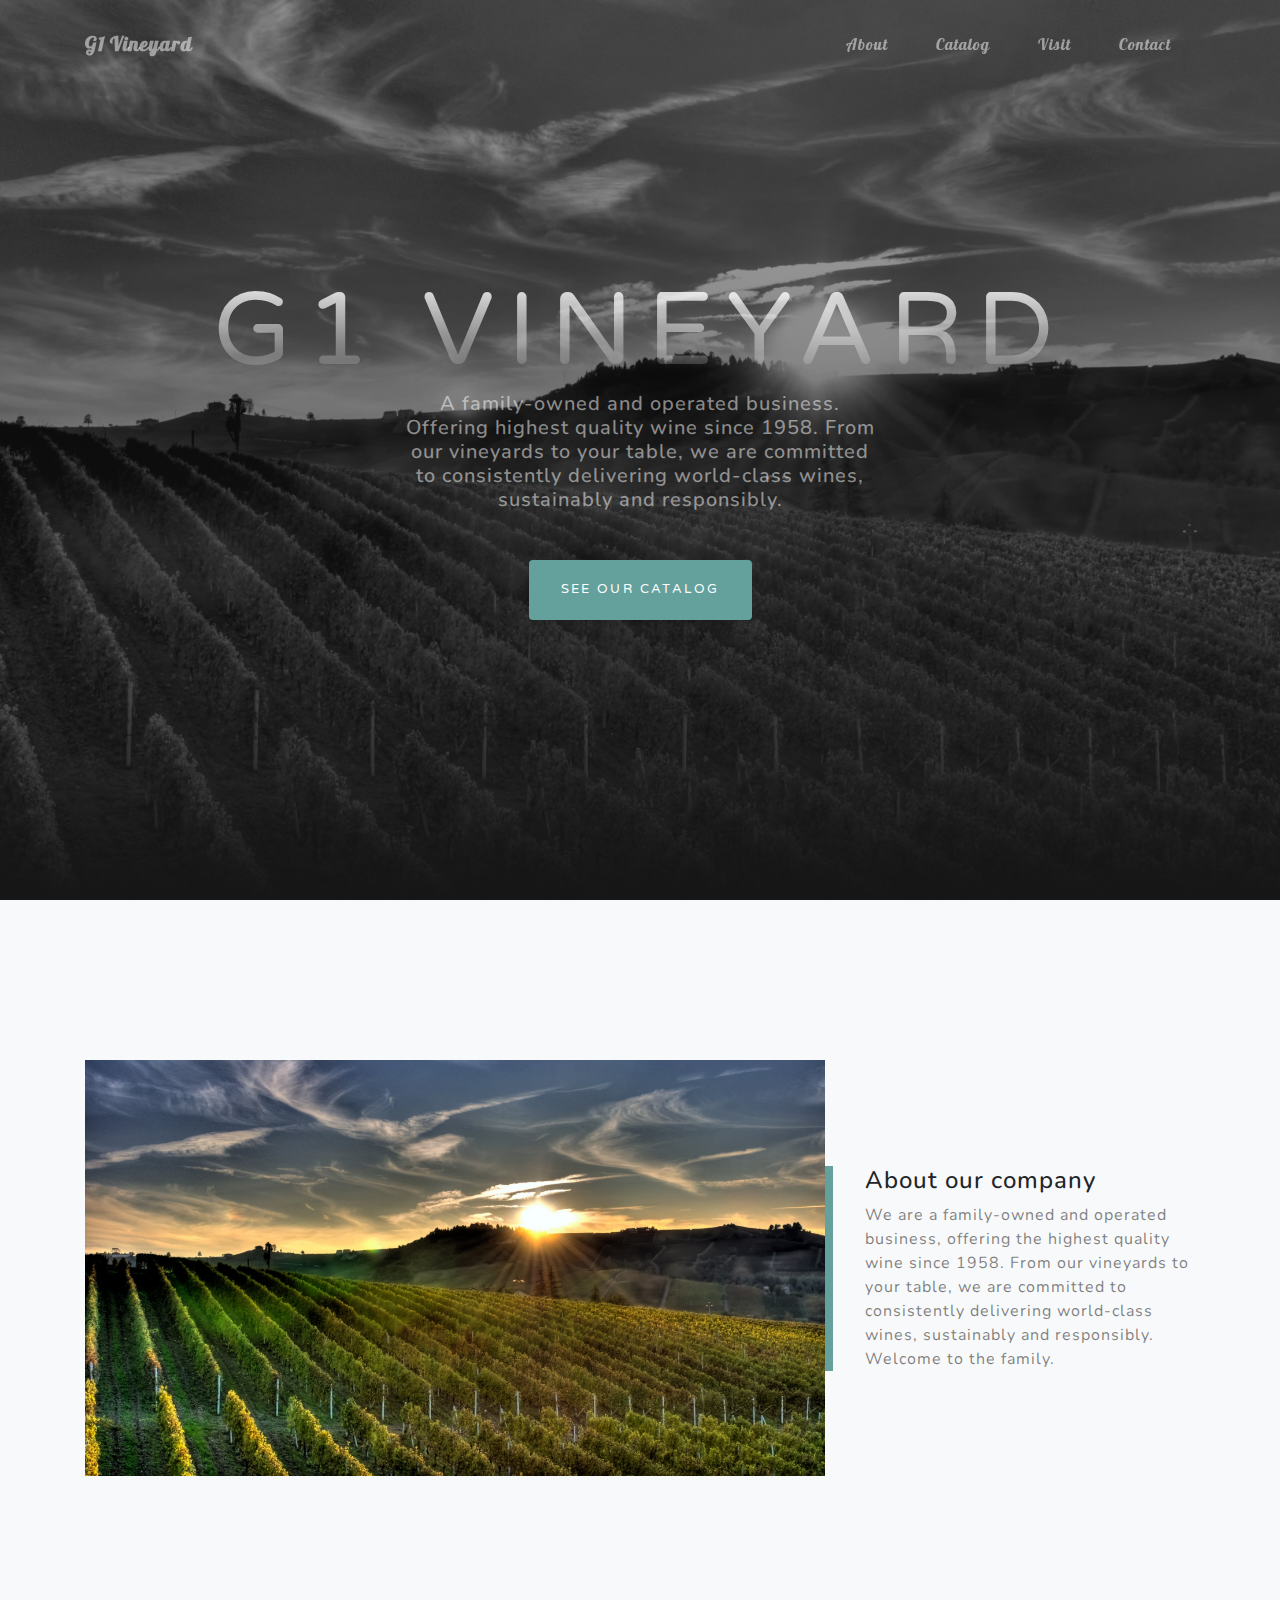
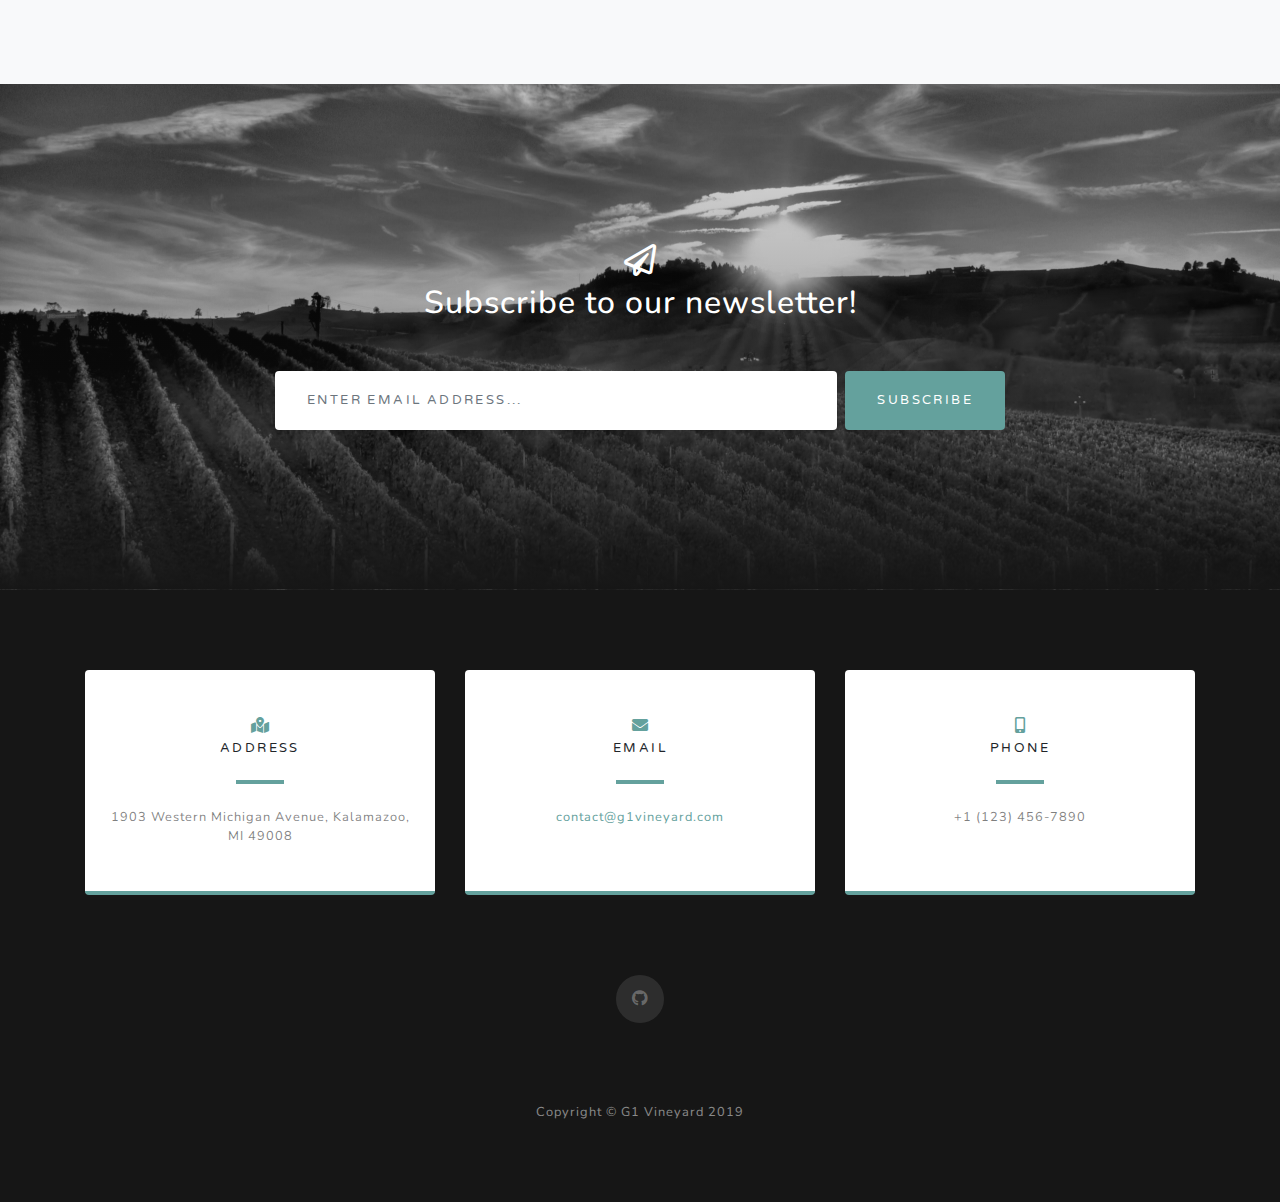
==== index.html @ 1f4e73ae "updated to the new index page" ====
<!DOCTYPE html>
<html lang="en">

<head>

  <meta charset="utf-8">
  <meta name="viewport" content="width=device-width, initial-scale=1, shrink-to-fit=no">
  <meta name="description" content="">
  <meta name="author" content="">

  <title>H1 Vineyard - Home</title>

  <!-- Bootstrap core CSS -->
  <link href="vendor/bootstrap/css/bootstrap.min.css" rel="stylesheet">

  <!-- Custom fonts for this template -->
  <link href="vendor/fontawesome-free/css/all.min.css" rel="stylesheet">
  <link href="https://fonts.googleapis.com/css?family=Varela+Round" rel="stylesheet">
  <link href="https://fonts.googleapis.com/css?family=Nunito:200,200i,300,300i,400,400i,600,600i,700,700i,800,800i,900,900i" rel="stylesheet">
  <link href="https://fonts.googleapis.com/css?family=Lobster&display=swap" rel="stylesheet">

  <!-- Custom styles for this template -->
  <link href="css/grayscale.min.css" rel="stylesheet">

  <style>
    nav a {
      font-family: Lobster;
    }
  </style>


</head>

<body id="page-top">

  <!-- Navigation -->
  <nav class="navbar navbar-expand-lg navbar-light fixed-top" id="mainNav">
    <div class="container">
      <a class="navbar-brand js-scroll-trigger" href="#page-top">G1 Vineyard</a>
      <button class="navbar-toggler navbar-toggler-right" type="button" data-toggle="collapse" data-target="#navbarResponsive" aria-controls="navbarResponsive" aria-expanded="false" aria-label="Toggle navigation">
        Menu
        <i class="fas fa-bars"></i>
      </button>
      <div class="collapse navbar-collapse" id="navbarResponsive">
        <ul class="navbar-nav ml-auto">
          <li class="nav-item">
            <a class="nav-link js-scroll-trigger" href="#about">About</a>
          </li>
          <li class="nav-item">
            <a class="nav-link js-scroll-trigger" href="#catalog">Catalog</a>
          </li>
          <li class="nav-item">
            <a class="nav-link js-scroll-trigger" href="#visit">Visit</a>
          </li>
          <li class="nav-item">
            <a class="nav-link js-scroll-trigger" href="#contact">Contact</a>
          </li>
        </ul>
      </div>
    </div>
  </nav>

  <!-- Header -->
  <header class="masthead">
    <div class="container d-flex h-100 align-items-center">
      <div class="mx-auto text-center">
        <h1 class="mx-auto my-0 text-uppercase">G1 Vineyard</h1>
        <h2 class="text-white-50 mx-auto mt-2 mb-5">A family-owned and operated business. Offering highest quality wine since 1958. From our vineyards to your table, we are committed to consistently delivering world-class wines, sustainably and responsibly.
        </h2>
        <a href="catalog.html" class="btn btn-primary js-scroll-trigger">see our catalog</a>
      </div>
    </div>
  </header>

  <!-- Projects Section -->
  <section id="projects" class="projects-section bg-light">
    <div class="container">

      <!-- Featured Project Row -->
      <div class="row align-items-center no-gutters mb-4 mb-lg-5">
        <div class="col-xl-8 col-lg-7">
          <img class="img-fluid mb-3 mb-lg-0" src="img/bg-masthead-col.jpg" alt="">
        </div>
        <div class="col-xl-4 col-lg-5">
          <div class="featured-text text-center text-lg-left">
            <h4>About our company</h4>
            <p class="text-black-50 mb-0">We are a family-owned and operated business, offering the highest quality wine since 1958. From our vineyards to your table, we are committed to consistently delivering world-class wines, sustainably and responsibly. Welcome to the family.</p>
          </div>
        </div>
      </div>

    </div>
  </section>

  <!-- Signup Section -->
  <section id="signup" class="signup-section">
    <div class="container">
      <div class="row">
        <div class="col-md-10 col-lg-8 mx-auto text-center">

          <i class="far fa-paper-plane fa-2x mb-2 text-white"></i>
          <h2 class="text-white mb-5">Subscribe to our newsletter!</h2>

          <form class="form-inline d-flex">
            <input type="email" class="form-control flex-fill mr-0 mr-sm-2 mb-3 mb-sm-0" id="inputEmail" placeholder="Enter email address...">
            <button type="submit" class="btn btn-primary mx-auto">Subscribe</button>
          </form>

        </div>
      </div>
    </div>
  </section>

  <!-- Contact Section -->
  <section class="contact-section bg-black">
    <div class="container">

      <div class="row">

        <div class="col-md-4 mb-3 mb-md-0">
          <div class="card py-4 h-100">
            <div class="card-body text-center">
              <i class="fas fa-map-marked-alt text-primary mb-2"></i>
              <h4 class="text-uppercase m-0">Address</h4>
              <hr class="my-4">
              <div class="small text-black-50">1903 Western Michigan Avenue, Kalamazoo, MI 49008</div>
            </div>
          </div>
        </div>

        <div class="col-md-4 mb-3 mb-md-0">
          <div class="card py-4 h-100">
            <div class="card-body text-center">
              <i class="fas fa-envelope text-primary mb-2"></i>
              <h4 class="text-uppercase m-0">Email</h4>
              <hr class="my-4">
              <div class="small text-black-50">
                <a href="#">contact@g1vineyard.com</a>
              </div>
            </div>
          </div>
        </div>

        <div class="col-md-4 mb-3 mb-md-0">
          <div class="card py-4 h-100">
            <div class="card-body text-center">
              <i class="fas fa-mobile-alt text-primary mb-2"></i>
              <h4 class="text-uppercase m-0">Phone</h4>
              <hr class="my-4">
              <div class="small text-black-50">+1 (123) 456-7890</div>
            </div>
          </div>
        </div>
      </div>

      <div class="social d-flex justify-content-center">
        <a href="https://github.com/KSherman97/CS3500-MidTerm" class="mx-2">
          <i class="fab fa-github"></i>
        </a>
      </div>

    </div>
  </section>

  <!-- Footer -->
  <footer class="bg-black small text-center text-white-50">
    <div class="container">
      Copyright &copy; G1 Vineyard 2019
    </div>
  </footer>

  <!-- Bootstrap core JavaScript -->
  <script src="vendor/jquery/jquery.min.js"></script>
  <script src="vendor/bootstrap/js/bootstrap.bundle.min.js"></script>

  <!-- Plugin JavaScript -->
  <script src="vendor/jquery-easing/jquery.easing.min.js"></script>

  <!-- Custom scripts for this template -->
  <script src="js/grayscale.min.js"></script>

</body>

</html>
---- css/grayscale.min.css ----
/*!
 * Start Bootstrap - Grayscale v5.0.9 (https://startbootstrap.com/template-overviews/grayscale)
 * Copyright 2013-2019 Start Bootstrap
 * Licensed under MIT (https://github.com/BlackrockDigital/startbootstrap-grayscale/blob/master/LICENSE)
 */#mainNav{min-height:56px;background-color:#fff}#mainNav .navbar-toggler{font-size:80%;padding:.75rem;color:#64a19d;border:1px solid #64a19d}#mainNav .navbar-toggler:focus{outline:0}#mainNav .navbar-brand{color:#161616;font-weight:700;padding:.9rem 0}#mainNav .navbar-nav .nav-item:hover{color:fade(white,80%);outline:0;background-color:transparent}#mainNav .navbar-nav .nav-item:active,#mainNav .navbar-nav .nav-item:focus{outline:0;background-color:transparent}@media (min-width:992px){#mainNav{padding-top:0;padding-bottom:0;border-bottom:none;background-color:transparent;transition:background-color .3s ease-in-out}#mainNav .navbar-brand{padding:.5rem 0;color:rgba(255,255,255,.5)}#mainNav .nav-link{transition:none;padding:2rem 1.5rem;color:rgba(255,255,255,.5)}#mainNav .nav-link:hover{color:rgba(255,255,255,.75)}#mainNav .nav-link:active{color:#fff}#mainNav.navbar-shrink{background-color:#fff}#mainNav.navbar-shrink .navbar-brand{color:#161616}#mainNav.navbar-shrink .nav-link{color:#161616;padding:1.5rem 1.5rem 1.25rem;border-bottom:.25rem solid transparent}#mainNav.navbar-shrink .nav-link:hover{color:#64a19d}#mainNav.navbar-shrink .nav-link:active{color:#467370}#mainNav.navbar-shrink .nav-link.active{color:#64a19d;outline:0;border-bottom:.25rem solid #64a19d}}.masthead{position:relative;width:100%;height:auto;min-height:35rem;padding:15rem 0;background:linear-gradient(to bottom,rgba(22,22,22,.3) 0,rgba(22,22,22,.7) 75%,#161616 100%),url(../img/bg-masthead.jpg);background-position:center;background-repeat:no-repeat;background-attachment:scroll;background-size:cover}.masthead h1{font-family:'Varela Round';font-size:2.5rem;line-height:2.5rem;letter-spacing:.8rem;background:-webkit-linear-gradient(rgba(255,255,255,.9),rgba(255,255,255,0));-webkit-text-fill-color:transparent;-webkit-background-clip:text}.masthead h2{max-width:20rem;font-size:1rem}@media (min-width:768px){.masthead h1{font-size:4rem;line-height:4rem}}@media (min-width:992px){.masthead{height:100vh;padding:0}.masthead h1{font-size:6.5rem;line-height:6.5rem;letter-spacing:.8rem}.masthead h2{max-width:30rem;font-size:1.25rem}}.btn{box-shadow:0 .1875rem .1875rem 0 rgba(0,0,0,.1)!important;padding:1.25rem 2rem;font-family:'Varela Round';font-size:80%;text-transform:uppercase;letter-spacing:.15rem;border:0}.btn-primary{background-color:#64a19d}.btn-primary:hover{background-color:#4f837f}.btn-primary:focus{background-color:#4f837f;color:#fff}.btn-primary:active{background-color:#467370!important}.about-section{padding-top:10rem;background:linear-gradient(to bottom,#161616 0,rgba(22,22,22,.9) 75%,rgba(22,22,22,.8) 100%)}.about-section p{margin-bottom:5rem}.projects-section{padding:10rem 0}.projects-section .featured-text{padding:2rem}@media (min-width:992px){.projects-section .featured-text{padding:0 0 0 2rem;border-left:.5rem solid #64a19d}}.projects-section .project-text{padding:3rem;font-size:90%}@media (min-width:992px){.projects-section .project-text{padding:5rem}.projects-section .project-text hr{border-color:#64a19d;border-width:.25rem;width:30%}}.signup-section{padding:10rem 0;background:linear-gradient(to bottom,rgba(22,22,22,.1) 0,rgba(22,22,22,.5) 75%,#161616 100%),url(../img/bg-signup.jpg);background-position:center;background-repeat:no-repeat;background-attachment:scroll;background-size:cover}.signup-section .form-inline input{box-shadow:0 .1875rem .1875rem 0 rgba(0,0,0,.1)!important;padding:1.25rem 2rem;height:auto;font-family:'Varela Round';font-size:80%;text-transform:uppercase;letter-spacing:.15rem;border:0}.contact-section{padding:5rem 0 0}.contact-section .card{border:0;border-bottom:.25rem solid #64a19d}.contact-section .card h4{font-size:.8rem;font-family:'Varela Round';text-transform:uppercase;letter-spacing:.15rem}.contact-section .card hr{border-color:#64a19d;border-width:.25rem;width:3rem}.contact-section .social{margin-top:5rem}.contact-section .social a{text-align:center;height:3rem;width:3rem;background:rgba(255,255,255,.1);border-radius:100%;line-height:3rem;color:rgba(255,255,255,.3)}.contact-section .social a:hover{color:rgba(255,255,255,.5)}.contact-section .social a:active{color:#fff}body{font-family:Nunito;letter-spacing:.0625em}a{color:#64a19d}a:focus,a:hover{text-decoration:none;color:#3c6360}.bg-black{background-color:#161616!important}.bg-primary{background-color:#64a19d!important}.text-primary{color:#64a19d!important}footer{padding:5rem 0}
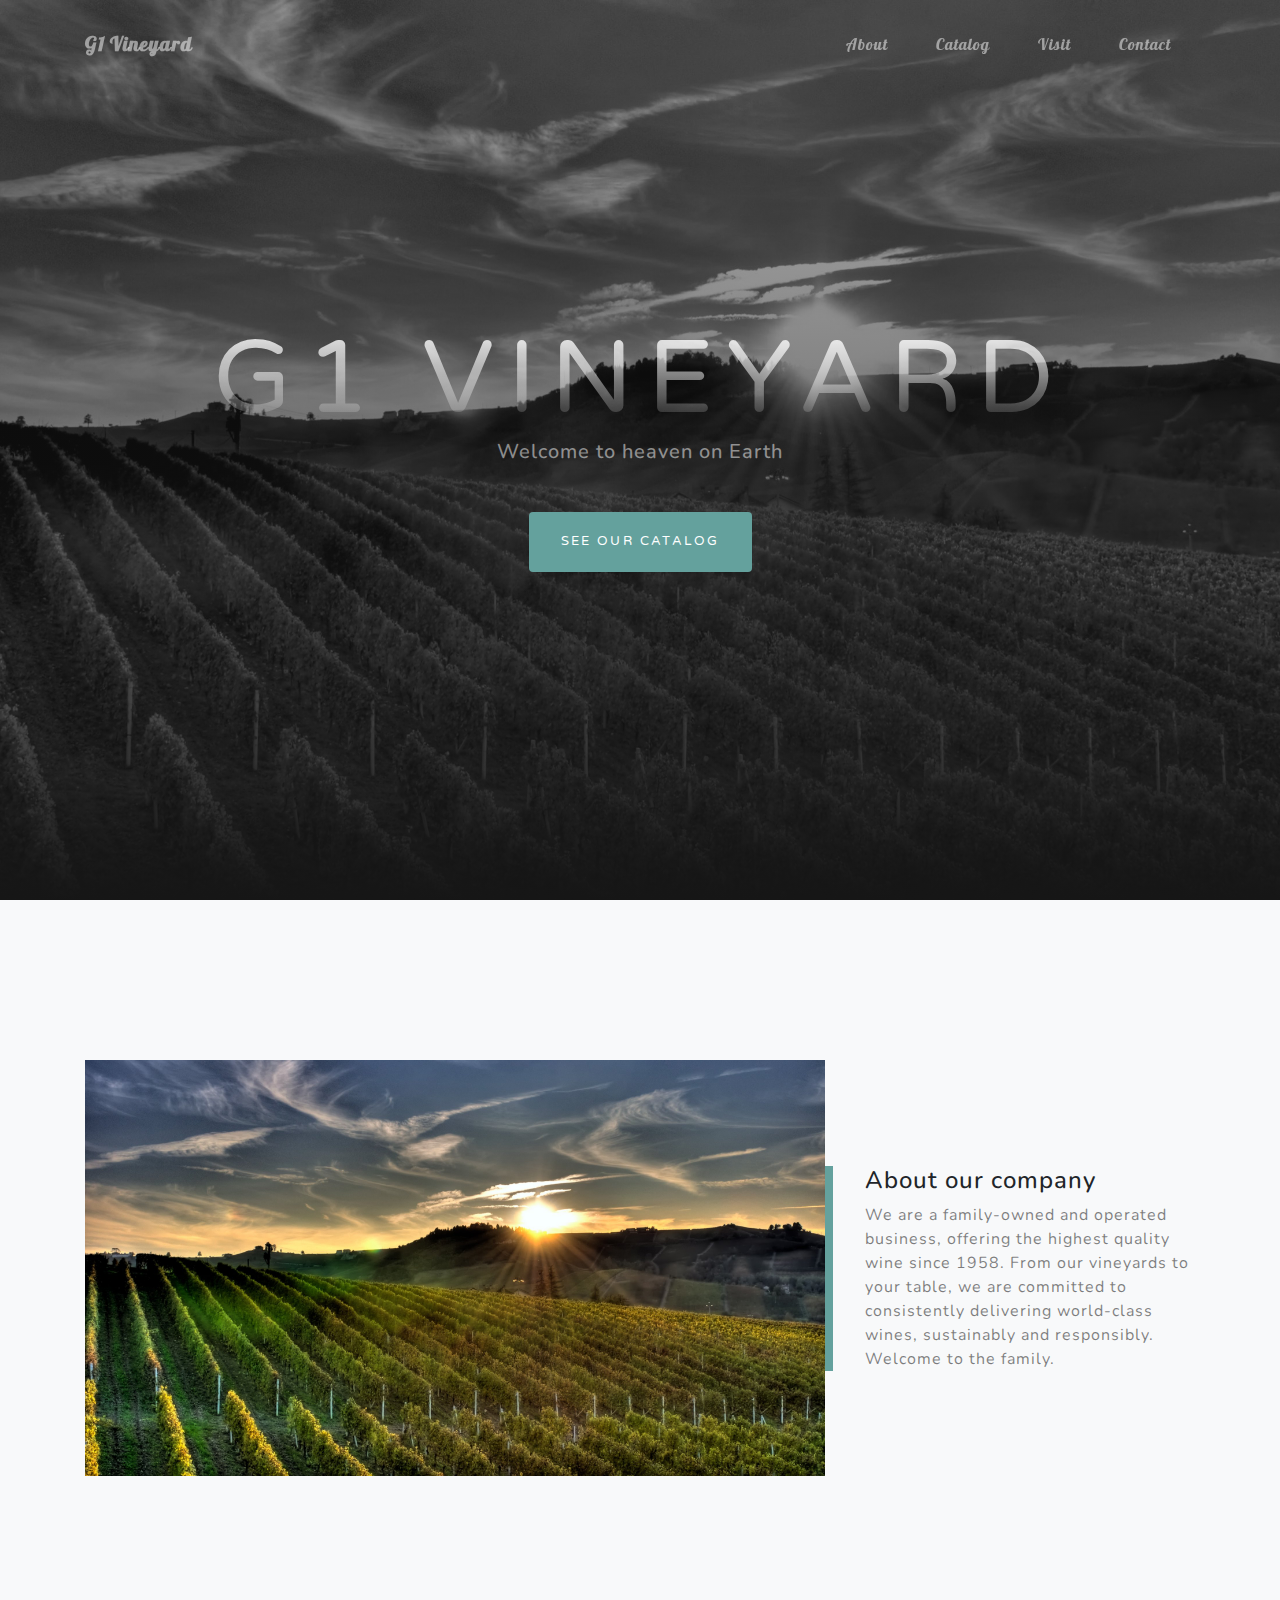
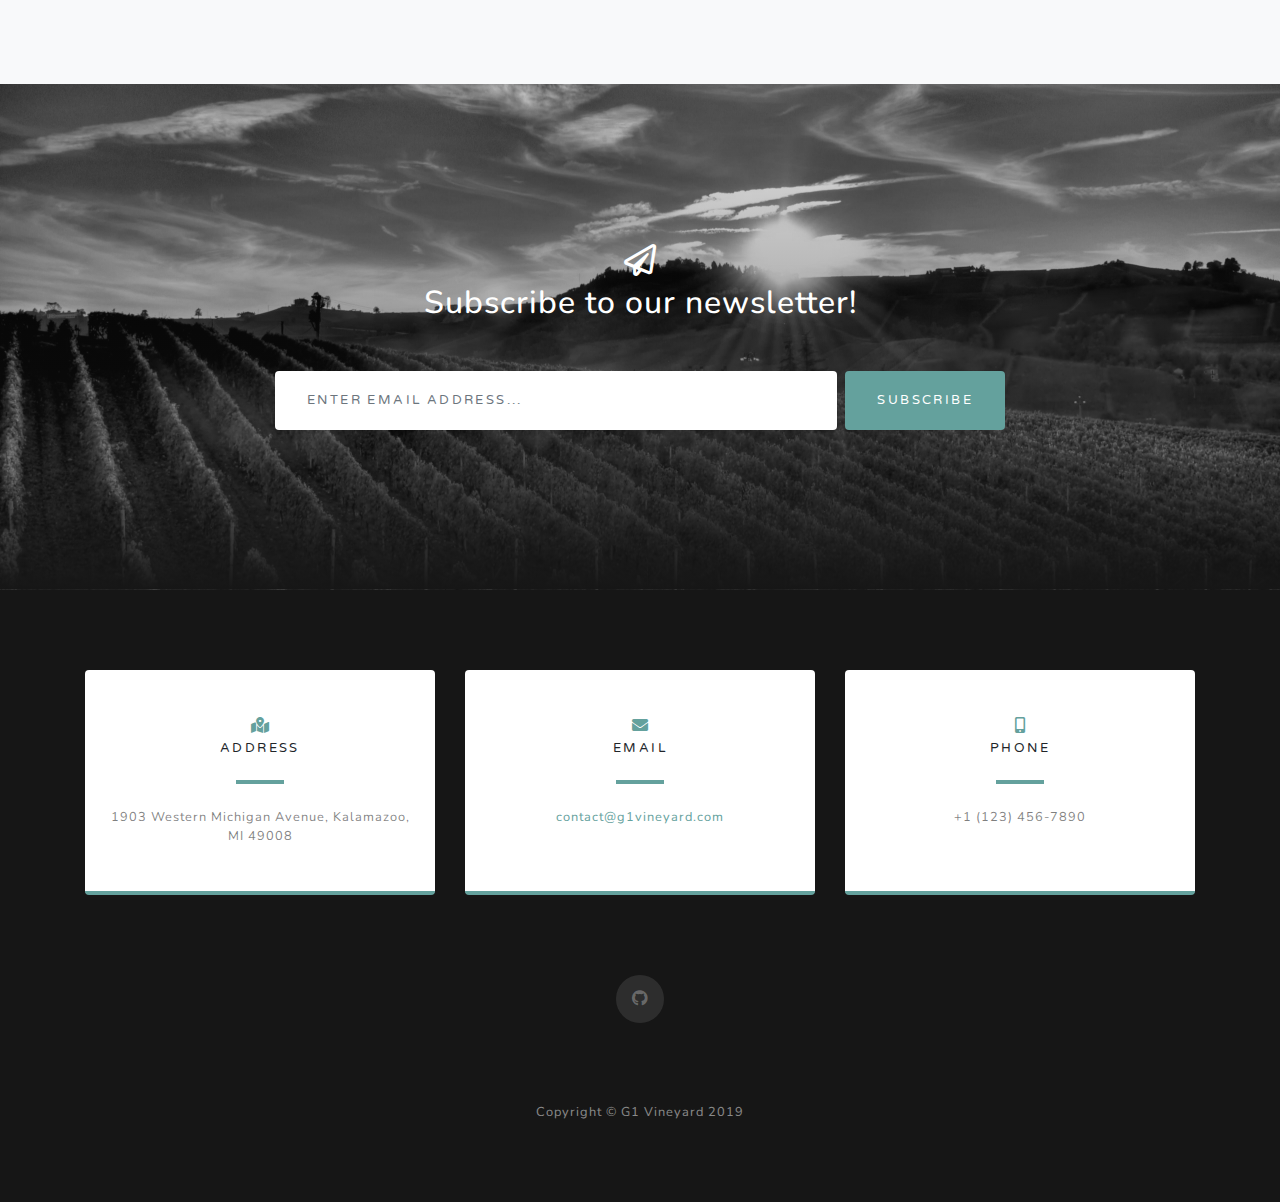
==== commit 3f810f04: "added a random greeting on index page" ====
--- a/index.html
+++ b/index.html
@@ -8,7 +8,7 @@
   <meta name="description" content="">
   <meta name="author" content="">
 
-  <title>H1 Vineyard - Home</title>
+  <title>G1 Vineyard - Home</title>
 
   <!-- Bootstrap core CSS -->
   <link href="vendor/bootstrap/css/bootstrap.min.css" rel="stylesheet">
@@ -20,18 +20,28 @@
   <link href="https://fonts.googleapis.com/css?family=Lobster&display=swap" rel="stylesheet">
 
   <!-- Custom styles for this template -->
+  <link href="css/main.css" rel="stylesheet">
   <link href="css/grayscale.min.css" rel="stylesheet">
 
-  <style>
-    nav a {
-      font-family: Lobster;
-    }
-  </style>
+  <script>
 
+  function random() {
+    var textArray = [
+    'Step on through the grapevine',
+    'Welcome to heaven on Earth',
+    ];
+    var num = Math.floor(Math.random()*textArray.length);
 
+    greeting = document.getElementById("greeting").innerHTML;
+
+    document.getElementsByTagName("h2")[0].innerHTML = textArray[num];
+
+    greeting = string;
+  }
+  </script>
 </head>
 
-<body id="page-top">
+<body id="page-top" onload="random()">
 
   <!-- Navigation -->
   <nav class="navbar navbar-expand-lg navbar-light fixed-top" id="mainNav">
@@ -44,16 +54,16 @@
       <div class="collapse navbar-collapse" id="navbarResponsive">
         <ul class="navbar-nav ml-auto">
           <li class="nav-item">
-            <a class="nav-link js-scroll-trigger" href="#about">About</a>
+            <a class="nav-link js-scroll-trigger" href="about.html">About</a>
           </li>
           <li class="nav-item">
-            <a class="nav-link js-scroll-trigger" href="#catalog">Catalog</a>
+            <a class="nav-link js-scroll-trigger" href="catalog.html">Catalog</a>
           </li>
           <li class="nav-item">
-            <a class="nav-link js-scroll-trigger" href="#visit">Visit</a>
+            <a class="nav-link js-scroll-trigger" href="visit.html">Visit</a>
           </li>
           <li class="nav-item">
-            <a class="nav-link js-scroll-trigger" href="#contact">Contact</a>
+            <a class="nav-link js-scroll-trigger" href="contact.html">Contact</a>
           </li>
         </ul>
       </div>
@@ -65,8 +75,7 @@
     <div class="container d-flex h-100 align-items-center">
       <div class="mx-auto text-center">
         <h1 class="mx-auto my-0 text-uppercase">G1 Vineyard</h1>
-        <h2 class="text-white-50 mx-auto mt-2 mb-5">A family-owned and operated business. Offering highest quality wine since 1958. From our vineyards to your table, we are committed to consistently delivering world-class wines, sustainably and responsibly.
-        </h2>
+        <h2 class="text-white-50 mx-auto mt-2 mb-5" id="greeting">Step on through the grapevine</h2>
         <a href="catalog.html" class="btn btn-primary js-scroll-trigger">see our catalog</a>
       </div>
     </div>
--- a/css/main.css
+++ b/css/main.css
@@ -0,0 +1,43 @@
+html {
+    background-color: white;
+    /*background-image: url("../images/background.jpg");*/
+    background-size: cover;                      /* <------ */
+    background-repeat:   no-repeat;
+
+    background-position: center;
+
+	min-height: 100%;
+	min-width: 100%;
+	max-width: 100%;
+	max-height: 100;
+}
+
+body {
+    background-color: transparent;
+	min-height: 100%;
+	min-width: 100%;
+	max-width: 100%;
+	max-height: 100;
+}
+
+.main-content {
+    background-color: lightgray;
+    padding: 1px;
+    margin: 25px;
+    border: 2px solid grey;
+}
+
+.fixed-bottom {
+    bottom: 0px;
+    position: fixed;
+    width: 100%;
+    background-color: white;
+}
+
+footer {
+    padding: 0rem 0;
+  }
+
+  nav a {
+    font-family: Lobster;
+  }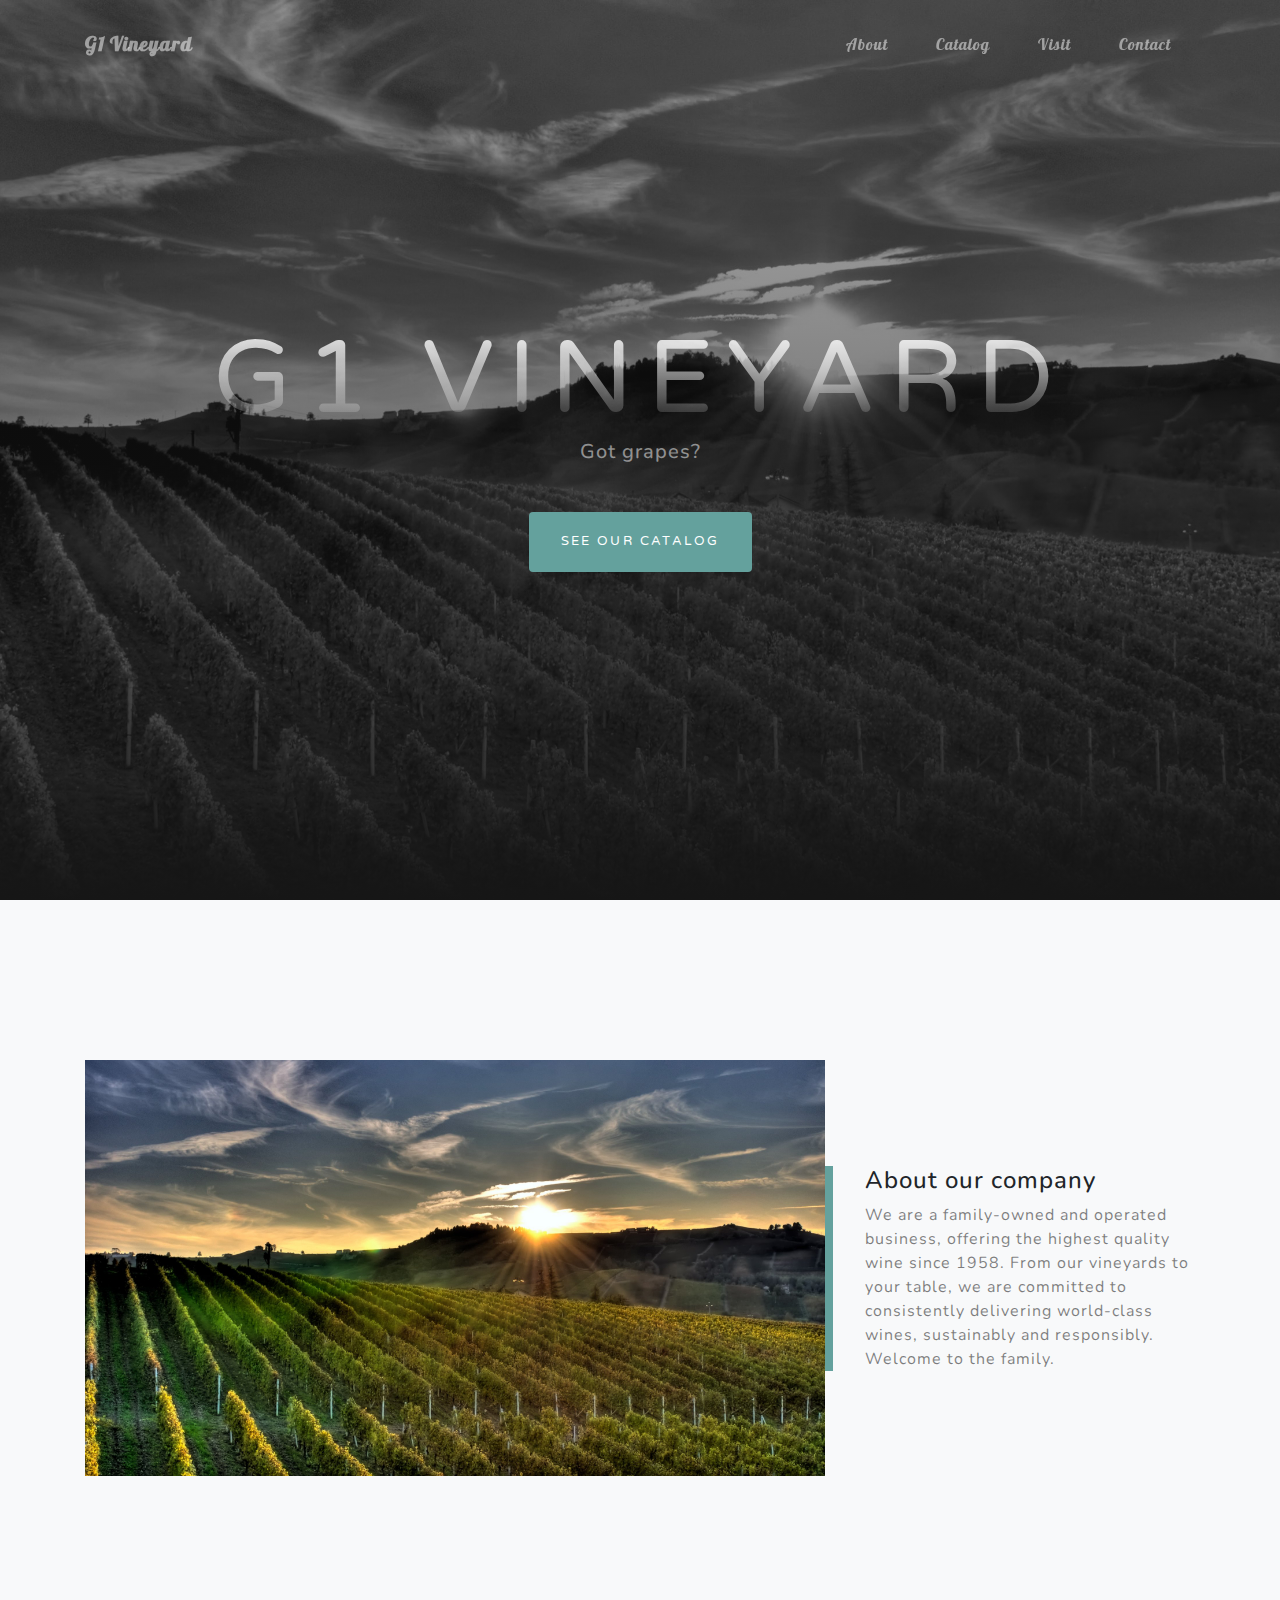
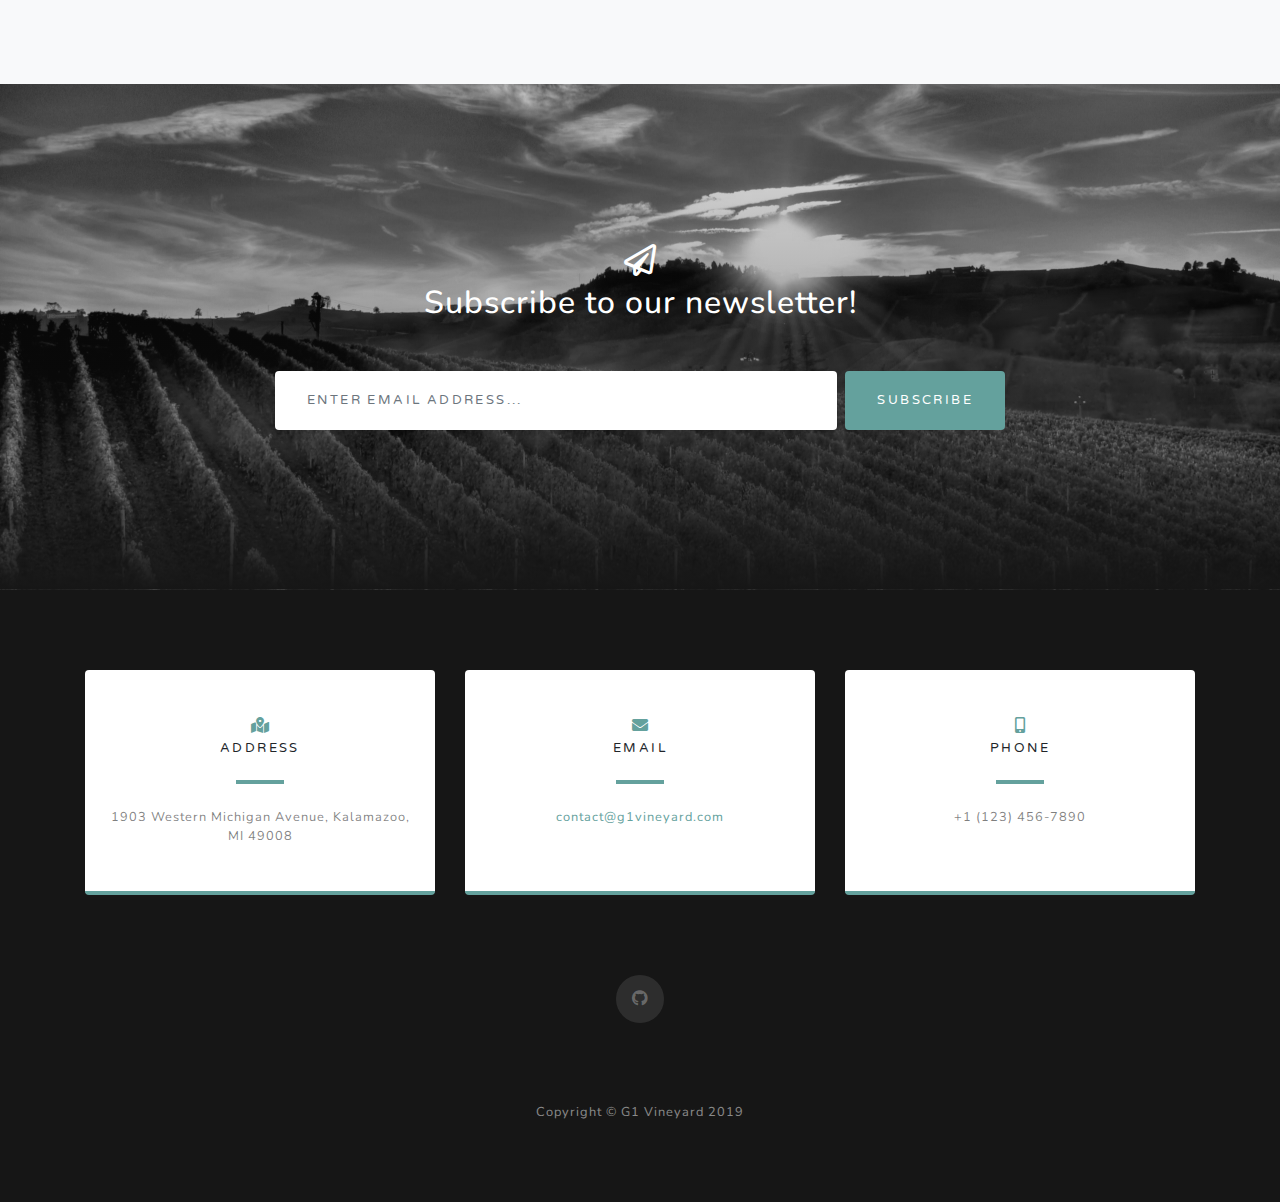
==== commit 58632887: "cleaned up the working directory a but" ====
--- a/index.html
+++ b/index.html
@@ -1,193 +1,198 @@
 <!DOCTYPE html>
 <html lang="en">
 
-<head>
+  <head>
 
-  <meta charset="utf-8">
-  <meta name="viewport" content="width=device-width, initial-scale=1, shrink-to-fit=no">
-  <meta name="description" content="">
-  <meta name="author" content="">
+    <meta charset="utf-8">
+    <meta name="viewport" content="width=device-width, initial-scale=1, shrink-to-fit=no">
+    <meta name="description" content="">
+    <meta name="author" content="">
 
-  <title>G1 Vineyard - Home</title>
+    <title>G1 Vineyard - Home</title>
 
-  <!-- Bootstrap core CSS -->
-  <link href="vendor/bootstrap/css/bootstrap.min.css" rel="stylesheet">
+    <!-- Bootstrap core CSS -->
+    <link href="vendor/bootstrap/css/bootstrap.min.css" rel="stylesheet">
 
-  <!-- Custom fonts for this template -->
-  <link href="vendor/fontawesome-free/css/all.min.css" rel="stylesheet">
-  <link href="https://fonts.googleapis.com/css?family=Varela+Round" rel="stylesheet">
-  <link href="https://fonts.googleapis.com/css?family=Nunito:200,200i,300,300i,400,400i,600,600i,700,700i,800,800i,900,900i" rel="stylesheet">
-  <link href="https://fonts.googleapis.com/css?family=Lobster&display=swap" rel="stylesheet">
+    <!-- Custom fonts for this template -->
+    <link href="vendor/fontawesome-free/css/all.min.css" rel="stylesheet">
+    <link href="https://fonts.googleapis.com/css?family=Varela+Round" rel="stylesheet">
+    <link href="https://fonts.googleapis.com/css?family=Nunito:200,200i,300,300i,400,400i,600,600i,700,700i,800,800i,900,900i" rel="stylesheet">
+    <link href="https://fonts.googleapis.com/css?family=Lobster&display=swap" rel="stylesheet">
 
-  <!-- Custom styles for this template -->
-  <link href="css/main.css" rel="stylesheet">
-  <link href="css/grayscale.min.css" rel="stylesheet">
+    <!-- Custom styles for this template -->
+    <link href="css/main.css" rel="stylesheet">
+    <link href="css/grayscale.min.css" rel="stylesheet">
 
-  <script>
+    <script>
+      function random() {
+        var textArray = [
+          'Step on through the grapevine',
+          'Welcome to heaven on Earth',
+          'Excelent wine, made with you in mind',
+          'So delicious, so bright, the other wines runs with fright',
+          "It's time to rethink wine",
+          'Got grapes?',
+          'This is wine country'
+        ];
+        var num = Math.floor(Math.random() * textArray.length);
 
-  function random() {
-    var textArray = [
-    'Step on through the grapevine',
-    'Welcome to heaven on Earth',
-    ];
-    var num = Math.floor(Math.random()*textArray.length);
+        greeting = document.getElementById("greeting").innerHTML;
 
-    greeting = document.getElementById("greeting").innerHTML;
+        document.getElementsByTagName("h2")[0].innerHTML = textArray[num];
 
-    document.getElementsByTagName("h2")[0].innerHTML = textArray[num];
+        greeting = string;
+      }
+    </script>
+  </head>
 
-    greeting = string;
-  }
-  </script>
-</head>
+  <body id="page-top" onload="random()">
 
-<body id="page-top" onload="random()">
-
-  <!-- Navigation -->
-  <nav class="navbar navbar-expand-lg navbar-light fixed-top" id="mainNav">
-    <div class="container">
-      <a class="navbar-brand js-scroll-trigger" href="#page-top">G1 Vineyard</a>
-      <button class="navbar-toggler navbar-toggler-right" type="button" data-toggle="collapse" data-target="#navbarResponsive" aria-controls="navbarResponsive" aria-expanded="false" aria-label="Toggle navigation">
-        Menu
-        <i class="fas fa-bars"></i>
-      </button>
-      <div class="collapse navbar-collapse" id="navbarResponsive">
-        <ul class="navbar-nav ml-auto">
-          <li class="nav-item">
-            <a class="nav-link js-scroll-trigger" href="about.html">About</a>
-          </li>
-          <li class="nav-item">
-            <a class="nav-link js-scroll-trigger" href="catalog.html">Catalog</a>
-          </li>
-          <li class="nav-item">
-            <a class="nav-link js-scroll-trigger" href="visit.html">Visit</a>
-          </li>
-          <li class="nav-item">
-            <a class="nav-link js-scroll-trigger" href="contact.html">Contact</a>
-          </li>
-        </ul>
-      </div>
-    </div>
-  </nav>
-
-  <!-- Header -->
-  <header class="masthead">
-    <div class="container d-flex h-100 align-items-center">
-      <div class="mx-auto text-center">
-        <h1 class="mx-auto my-0 text-uppercase">G1 Vineyard</h1>
-        <h2 class="text-white-50 mx-auto mt-2 mb-5" id="greeting">Step on through the grapevine</h2>
-        <a href="catalog.html" class="btn btn-primary js-scroll-trigger">see our catalog</a>
-      </div>
-    </div>
-  </header>
-
-  <!-- Projects Section -->
-  <section id="projects" class="projects-section bg-light">
-    <div class="container">
-
-      <!-- Featured Project Row -->
-      <div class="row align-items-center no-gutters mb-4 mb-lg-5">
-        <div class="col-xl-8 col-lg-7">
-          <img class="img-fluid mb-3 mb-lg-0" src="img/bg-masthead-col.jpg" alt="">
-        </div>
-        <div class="col-xl-4 col-lg-5">
-          <div class="featured-text text-center text-lg-left">
-            <h4>About our company</h4>
-            <p class="text-black-50 mb-0">We are a family-owned and operated business, offering the highest quality wine since 1958. From our vineyards to your table, we are committed to consistently delivering world-class wines, sustainably and responsibly. Welcome to the family.</p>
-          </div>
+    <!-- Navigation -->
+    <nav class="navbar navbar-expand-lg navbar-light fixed-top" id="mainNav">
+      <div class="container">
+        <a class="navbar-brand js-scroll-trigger" href="#page-top">G1 Vineyard</a>
+        <button class="navbar-toggler navbar-toggler-right" type="button" data-toggle="collapse" data-target="#navbarResponsive" aria-controls="navbarResponsive" aria-expanded="false" aria-label="Toggle navigation">
+          Menu
+          <i class="fas fa-bars"></i>
+        </button>
+        <div class="collapse navbar-collapse" id="navbarResponsive">
+          <ul class="navbar-nav ml-auto">
+            <li class="nav-item">
+              <a class="nav-link js-scroll-trigger" href="about.html">About</a>
+            </li>
+            <li class="nav-item">
+              <a class="nav-link js-scroll-trigger" href="catalog.html">Catalog</a>
+            </li>
+            <li class="nav-item">
+              <a class="nav-link js-scroll-trigger" href="visit.html">Visit</a>
+            </li>
+            <li class="nav-item">
+              <a class="nav-link js-scroll-trigger" href="contact.html">Contact</a>
+            </li>
+          </ul>
         </div>
       </div>
+    </nav>
 
-    </div>
-  </section>
-
-  <!-- Signup Section -->
-  <section id="signup" class="signup-section">
-    <div class="container">
-      <div class="row">
-        <div class="col-md-10 col-lg-8 mx-auto text-center">
-
-          <i class="far fa-paper-plane fa-2x mb-2 text-white"></i>
-          <h2 class="text-white mb-5">Subscribe to our newsletter!</h2>
-
-          <form class="form-inline d-flex">
-            <input type="email" class="form-control flex-fill mr-0 mr-sm-2 mb-3 mb-sm-0" id="inputEmail" placeholder="Enter email address...">
-            <button type="submit" class="btn btn-primary mx-auto">Subscribe</button>
-          </form>
-
+    <!-- Header -->
+    <header class="masthead">
+      <div class="container d-flex h-100 align-items-center">
+        <div class="mx-auto text-center">
+          <h1 class="mx-auto my-0 text-uppercase">G1 Vineyard</h1>
+          <h2 class="text-white-50 mx-auto mt-2 mb-5" id="greeting">Step on through the grapevine</h2>
+          <a href="catalog.html" class="btn btn-primary js-scroll-trigger">see our catalog</a>
         </div>
       </div>
-    </div>
-  </section>
+    </header>
 
-  <!-- Contact Section -->
-  <section class="contact-section bg-black">
-    <div class="container">
+    <!-- Projects Section -->
+    <section id="projects" class="projects-section bg-light">
+      <div class="container">
 
-      <div class="row">
-
-        <div class="col-md-4 mb-3 mb-md-0">
-          <div class="card py-4 h-100">
-            <div class="card-body text-center">
-              <i class="fas fa-map-marked-alt text-primary mb-2"></i>
-              <h4 class="text-uppercase m-0">Address</h4>
-              <hr class="my-4">
-              <div class="small text-black-50">1903 Western Michigan Avenue, Kalamazoo, MI 49008</div>
+        <!-- Featured Project Row -->
+        <div class="row align-items-center no-gutters mb-4 mb-lg-5">
+          <div class="col-xl-8 col-lg-7">
+            <img class="img-fluid mb-3 mb-lg-0" src="img/bg-masthead-col.jpg" alt="">
+          </div>
+          <div class="col-xl-4 col-lg-5">
+            <div class="featured-text text-center text-lg-left">
+              <h4>About our company</h4>
+              <p class="text-black-50 mb-0">We are a family-owned and operated business, offering the highest quality wine since 1958. From our vineyards to your table, we are committed to consistently delivering world-class wines, sustainably and
+                responsibly. Welcome to the family.</p>
             </div>
           </div>
         </div>
 
-        <div class="col-md-4 mb-3 mb-md-0">
-          <div class="card py-4 h-100">
-            <div class="card-body text-center">
-              <i class="fas fa-envelope text-primary mb-2"></i>
-              <h4 class="text-uppercase m-0">Email</h4>
-              <hr class="my-4">
-              <div class="small text-black-50">
-                <a href="#">contact@g1vineyard.com</a>
+      </div>
+    </section>
+
+    <!-- Signup Section -->
+    <section id="signup" class="signup-section">
+      <div class="container">
+        <div class="row">
+          <div class="col-md-10 col-lg-8 mx-auto text-center">
+
+            <i class="far fa-paper-plane fa-2x mb-2 text-white"></i>
+            <h2 class="text-white mb-5">Subscribe to our newsletter!</h2>
+
+            <form class="form-inline d-flex">
+              <input type="email" class="form-control flex-fill mr-0 mr-sm-2 mb-3 mb-sm-0" id="inputEmail" placeholder="Enter email address...">
+              <button type="submit" class="btn btn-primary mx-auto">Subscribe</button>
+            </form>
+
+          </div>
+        </div>
+      </div>
+    </section>
+
+    <!-- Contact Section -->
+    <section class="contact-section bg-black">
+      <div class="container">
+
+        <div class="row">
+
+          <div class="col-md-4 mb-3 mb-md-0">
+            <div class="card py-4 h-100">
+              <div class="card-body text-center">
+                <i class="fas fa-map-marked-alt text-primary mb-2"></i>
+                <h4 class="text-uppercase m-0">Address</h4>
+                <hr class="my-4">
+                <div class="small text-black-50">1903 Western Michigan Avenue, Kalamazoo, MI 49008</div>
+              </div>
+            </div>
+          </div>
+
+          <div class="col-md-4 mb-3 mb-md-0">
+            <div class="card py-4 h-100">
+              <div class="card-body text-center">
+                <i class="fas fa-envelope text-primary mb-2"></i>
+                <h4 class="text-uppercase m-0">Email</h4>
+                <hr class="my-4">
+                <div class="small text-black-50">
+                  <a href="#">contact@g1vineyard.com</a>
+                </div>
+              </div>
+            </div>
+          </div>
+
+          <div class="col-md-4 mb-3 mb-md-0">
+            <div class="card py-4 h-100">
+              <div class="card-body text-center">
+                <i class="fas fa-mobile-alt text-primary mb-2"></i>
+                <h4 class="text-uppercase m-0">Phone</h4>
+                <hr class="my-4">
+                <div class="small text-black-50">+1 (123) 456-7890</div>
               </div>
             </div>
           </div>
         </div>
 
-        <div class="col-md-4 mb-3 mb-md-0">
-          <div class="card py-4 h-100">
-            <div class="card-body text-center">
-              <i class="fas fa-mobile-alt text-primary mb-2"></i>
-              <h4 class="text-uppercase m-0">Phone</h4>
-              <hr class="my-4">
-              <div class="small text-black-50">+1 (123) 456-7890</div>
-            </div>
-          </div>
+        <div class="social d-flex justify-content-center">
+          <a href="https://github.com/KSherman97/CS3500-MidTerm" class="mx-2">
+            <i class="fab fa-github"></i>
+          </a>
         </div>
+
       </div>
+    </section>
 
-      <div class="social d-flex justify-content-center">
-        <a href="https://github.com/KSherman97/CS3500-MidTerm" class="mx-2">
-          <i class="fab fa-github"></i>
-        </a>
+    <!-- Footer -->
+    <footer class="bg-black small text-center text-white-50">
+      <div class="container">
+        Copyright &copy; G1 Vineyard 2019
       </div>
+    </footer>
 
-    </div>
-  </section>
+    <!-- Bootstrap core JavaScript -->
+    <script src="vendor/jquery/jquery.min.js"></script>
+    <script src="vendor/bootstrap/js/bootstrap.bundle.min.js"></script>
 
-  <!-- Footer -->
-  <footer class="bg-black small text-center text-white-50">
-    <div class="container">
-      Copyright &copy; G1 Vineyard 2019
-    </div>
-  </footer>
+    <!-- Plugin JavaScript -->
+    <script src="vendor/jquery-easing/jquery.easing.min.js"></script>
 
-  <!-- Bootstrap core JavaScript -->
-  <script src="vendor/jquery/jquery.min.js"></script>
-  <script src="vendor/bootstrap/js/bootstrap.bundle.min.js"></script>
+    <!-- Custom scripts for this template -->
+    <script src="js/grayscale.min.js"></script>
 
-  <!-- Plugin JavaScript -->
-  <script src="vendor/jquery-easing/jquery.easing.min.js"></script>
+  </body>
 
-  <!-- Custom scripts for this template -->
-  <script src="js/grayscale.min.js"></script>
-
-</body>
-
-</html>
+</html>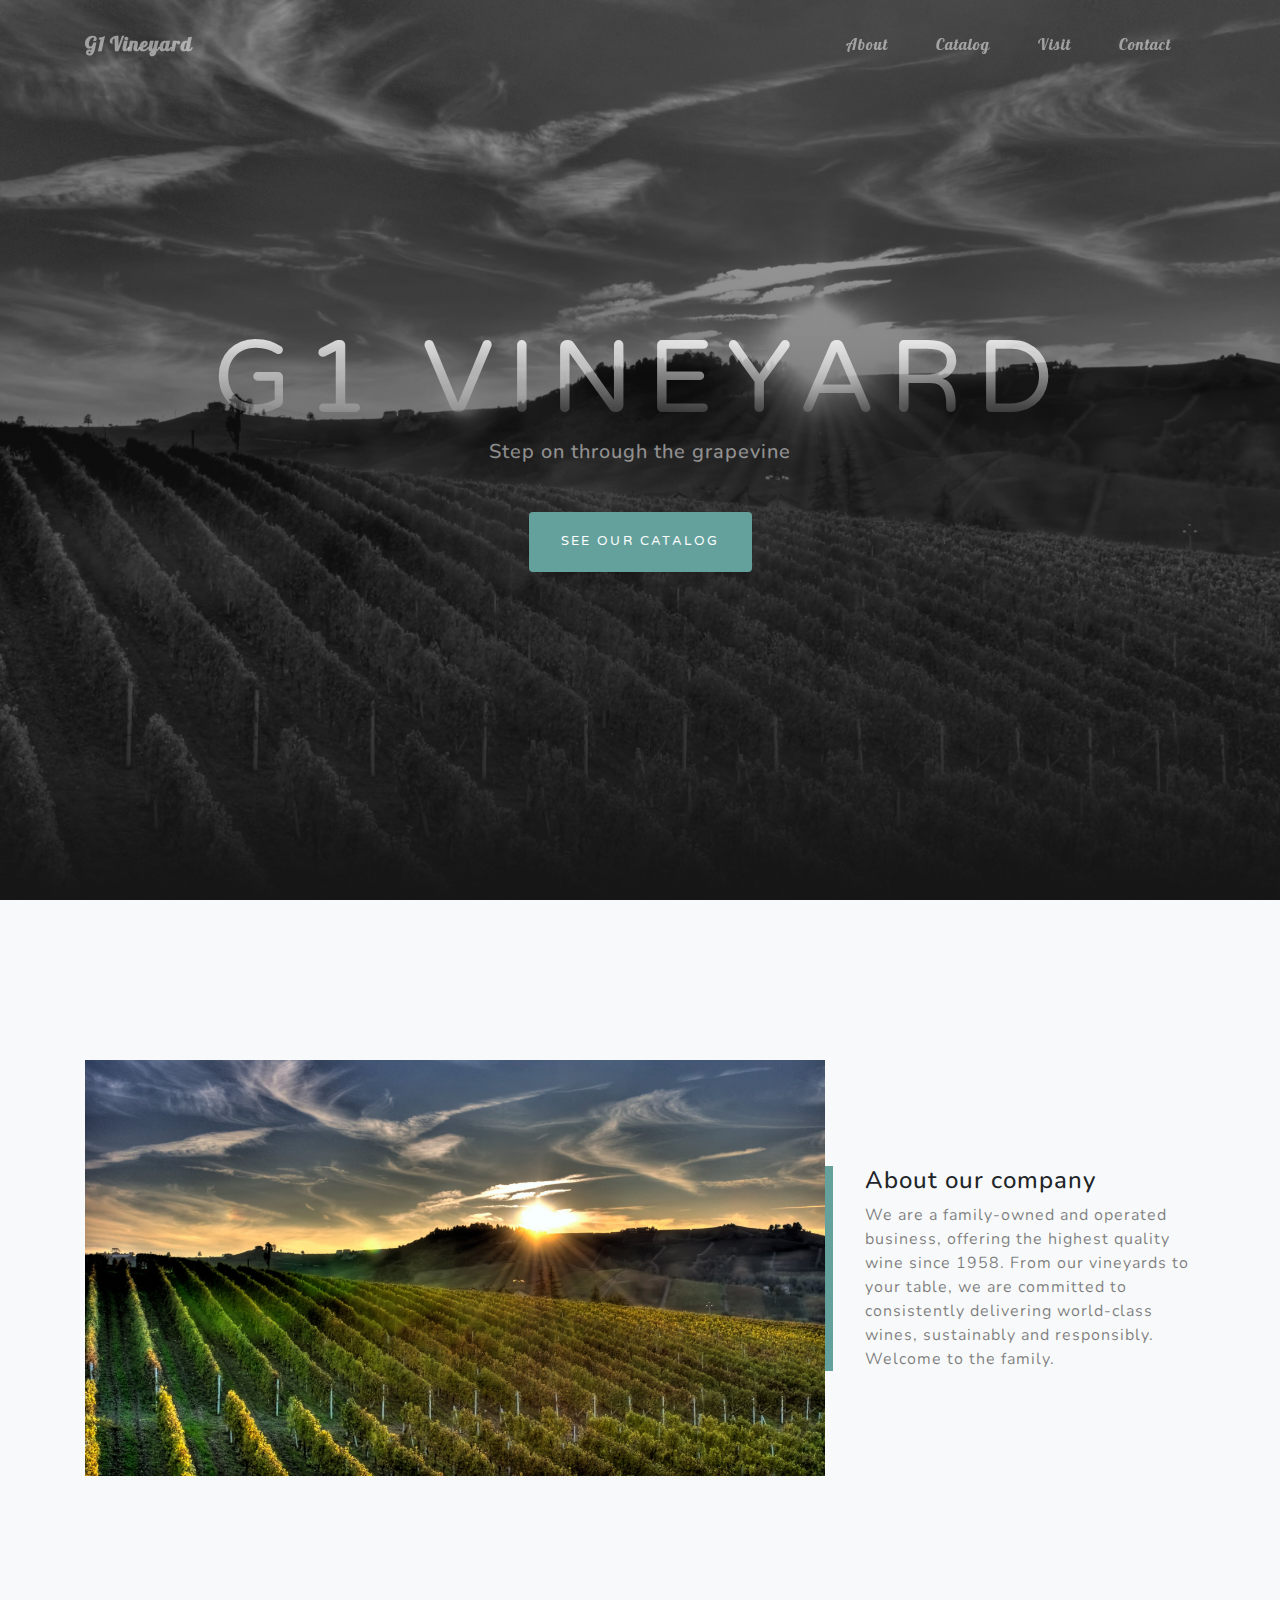
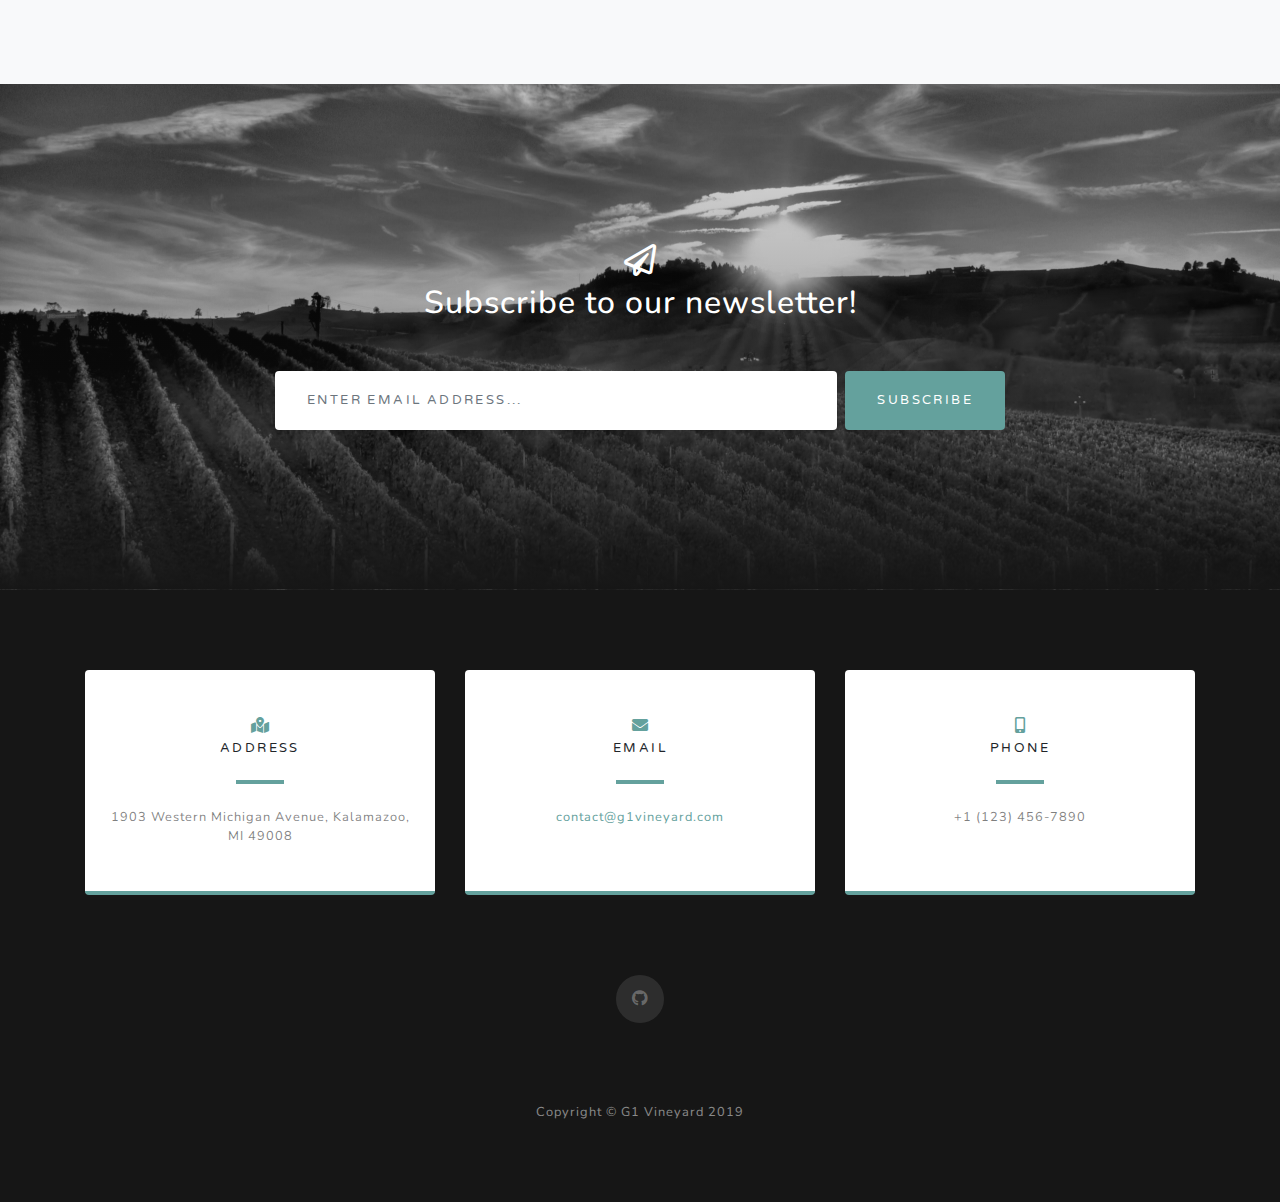
==== commit 174ea46a: "GitHub link on index page will now open in a new tab" ====
--- a/index.html
+++ b/index.html
@@ -168,7 +168,7 @@
         </div>
 
         <div class="social d-flex justify-content-center">
-          <a href="https://github.com/KSherman97/CS3500-MidTerm" class="mx-2">
+          <a href="https://github.com/KSherman97/CS3500-MidTerm" class="mx-2" target="_blank">
             <i class="fab fa-github"></i>
           </a>
         </div>
